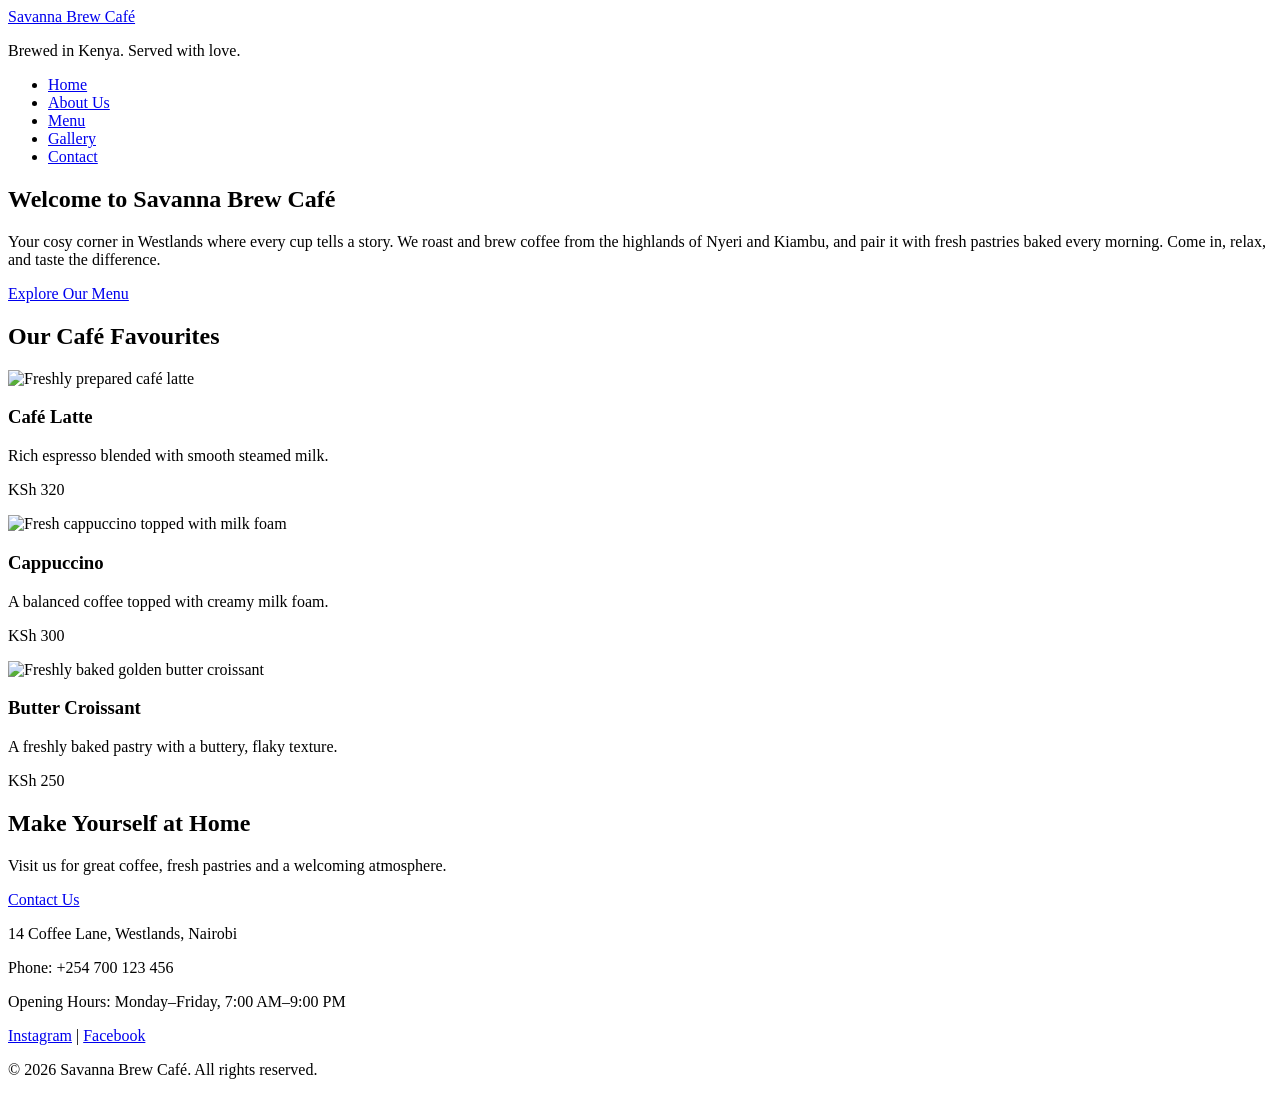
==== index.html @ 31799427 "Create index.html" ====
<!DOCTYPE html>
<html lang="en">
<head>
    <meta charset="UTF-8">
    <meta name="viewport" content="width=device-width, initial-scale=1.0">
    <meta name="description" content="Welcome to Savanna Brew Café in Westlands, Nairobi. Enjoy freshly brewed Kenyan coffee and delicious pastries.">
    <title>Home | Savanna Brew Café</title>
    <link rel="stylesheet" href="css/style.css">
</head>

<body>

    <header>
        <div class="logo">
            <a href="index.html">Savanna Brew Café</a>
            <p>Brewed in Kenya. Served with love.</p>
        </div>

        <nav>
            <ul>
                <li><a href="index.html" class="active">Home</a></li>
                <li><a href="about.html">About Us</a></li>
                <li><a href="menu.html">Menu</a></li>
                <li><a href="gallery.html">Gallery</a></li>
                <li><a href="contact.html">Contact</a></li>
            </ul>
        </nav>
    </header>

    <main>

        <section class="hero">
            <div class="hero-content">
                <h1>Welcome to Savanna Brew Café</h1>

                <p>
                    Your cosy corner in Westlands where every cup tells a story.
                    We roast and brew coffee from the highlands of Nyeri and
                    Kiambu, and pair it with fresh pastries baked every morning.
                    Come in, relax, and taste the difference.
                </p>

                <a href="menu.html" class="btn">Explore Our Menu</a>
            </div>
        </section>

        <section class="featured">
            <h2>Our Café Favourites</h2>

            <div class="featured-container">

                <article class="featured-card">
                    <img src="images/latte.jpg"
                         alt="Freshly prepared café latte">
                    <h3>Café Latte</h3>
                    <p>Rich espresso blended with smooth steamed milk.</p>
                    <p>KSh 320</p>
                </article>

                <article class="featured-card">
                    <img src="images/cappuccino.jpg"
                         alt="Fresh cappuccino topped with milk foam">
                    <h3>Cappuccino</h3>
                    <p>A balanced coffee topped with creamy milk foam.</p>
                    <p>KSh 300</p>
                </article>

                <article class="featured-card">
                    <img src="images/croissant.jpg"
                         alt="Freshly baked golden butter croissant">
                    <h3>Butter Croissant</h3>
                    <p>A freshly baked pastry with a buttery, flaky texture.</p>
                    <p>KSh 250</p>
                </article>

            </div>
        </section>

        <section class="reservation">
            <h2>Make Yourself at Home</h2>
            <p>Visit us for great coffee, fresh pastries and a welcoming atmosphere.</p>
            <a href="contact.html" class="btn">Contact Us</a>
        </section>

    </main>

    <footer>
        <p>14 Coffee Lane, Westlands, Nairobi</p>
        <p>Phone: +254 700 123 456</p>
        <p>Opening Hours: Monday–Friday, 7:00 AM–9:00 PM</p>

        <p>
            <a href="https://www.instagram.com/" target="_blank"
               rel="noopener noreferrer">Instagram</a> |
            <a href="https://www.facebook.com/" target="_blank"
               rel="noopener noreferrer">Facebook</a>
        </p>

        <p>&copy; 2026 Savanna Brew Café. All rights reserved.</p>
    </footer>

</body>
</html>
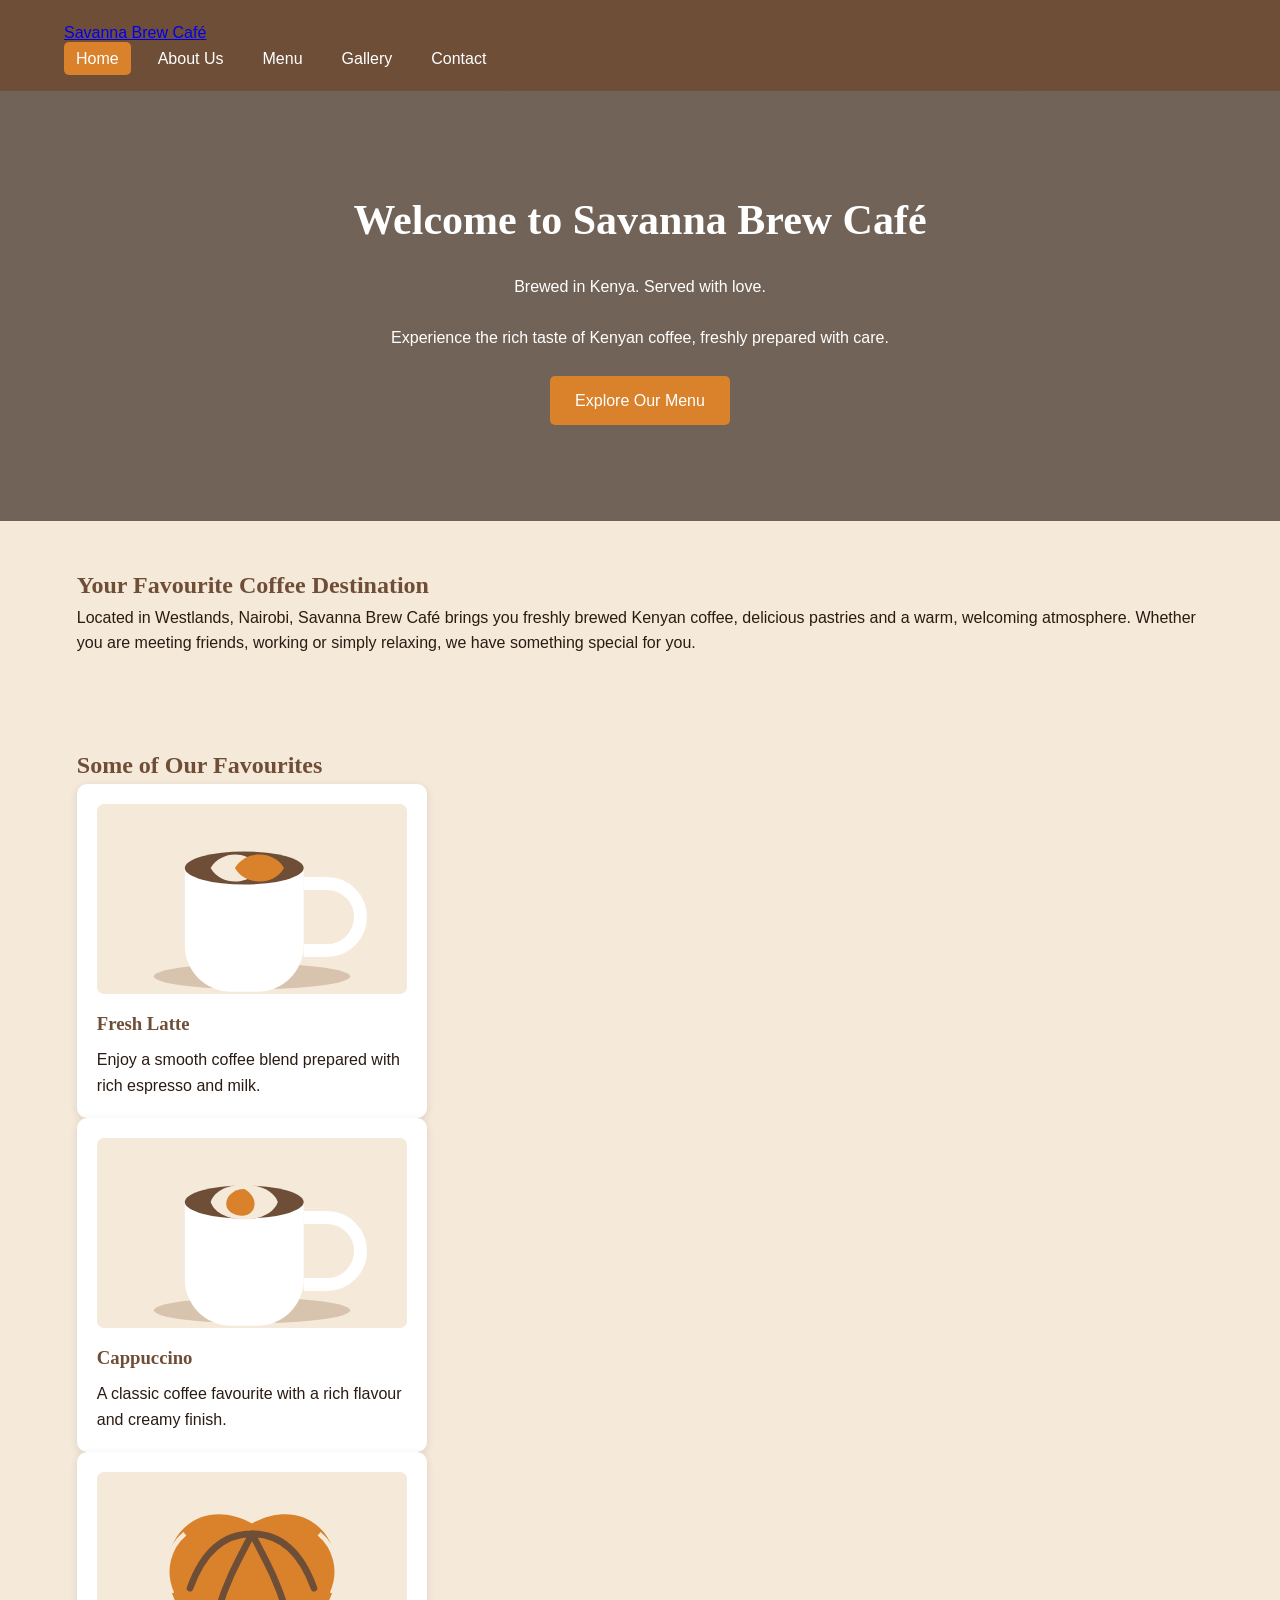
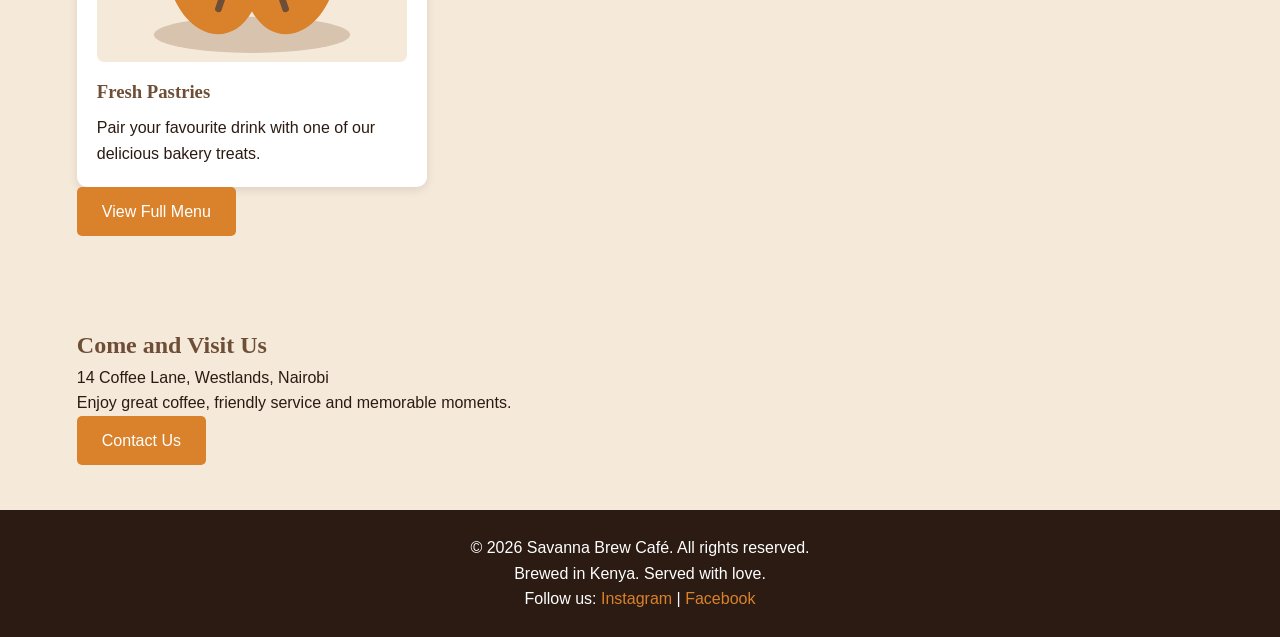
==== commit 8e08d0f5: "Update index.html" ====
--- a/index.html
+++ b/index.html
@@ -3,100 +3,95 @@
 <head>
     <meta charset="UTF-8">
     <meta name="viewport" content="width=device-width, initial-scale=1.0">
-    <meta name="description" content="Welcome to Savanna Brew Café in Westlands, Nairobi. Enjoy freshly brewed Kenyan coffee and delicious pastries.">
+    <meta name="description" content="Welcome to Savanna Brew Café, where Kenyan coffee meets warmth and quality.">
     <title>Home | Savanna Brew Café</title>
     <link rel="stylesheet" href="css/style.css">
 </head>
-
 <body>
 
-    <header>
-        <div class="logo">
-            <a href="index.html">Savanna Brew Café</a>
-            <p>Brewed in Kenya. Served with love.</p>
+    <header class="site-header">
+        <div class="container">
+            <a href="index.html" class="logo">Savanna Brew Café</a>
+
+            <nav class="main-nav" aria-label="Main navigation">
+                <ul>
+                    <li><a href="index.html" class="active">Home</a></li>
+                    <li><a href="about.html">About Us</a></li>
+                    <li><a href="menu.html">Menu</a></li>
+                    <li><a href="gallery.html">Gallery</a></li>
+                    <li><a href="contact.html">Contact</a></li>
+                </ul>
+            </nav>
         </div>
-
-        <nav>
-            <ul>
-                <li><a href="index.html" class="active">Home</a></li>
-                <li><a href="about.html">About Us</a></li>
-                <li><a href="menu.html">Menu</a></li>
-                <li><a href="gallery.html">Gallery</a></li>
-                <li><a href="contact.html">Contact</a></li>
-            </ul>
-        </nav>
     </header>
 
     <main>
-
         <section class="hero">
-            <div class="hero-content">
+            <div class="container hero-content">
                 <h1>Welcome to Savanna Brew Café</h1>
-
-                <p>
-                    Your cosy corner in Westlands where every cup tells a story.
-                    We roast and brew coffee from the highlands of Nyeri and
-                    Kiambu, and pair it with fresh pastries baked every morning.
-                    Come in, relax, and taste the difference.
-                </p>
-
+                <p>Brewed in Kenya. Served with love.</p>
+                <p>Experience the rich taste of Kenyan coffee, freshly prepared with care.</p>
                 <a href="menu.html" class="btn">Explore Our Menu</a>
             </div>
         </section>
 
-        <section class="featured">
-            <h2>Our Café Favourites</h2>
+        <section class="intro-section container">
+            <h2>Your Favourite Coffee Destination</h2>
+            <p>
+                Located in Westlands, Nairobi, Savanna Brew Café brings you
+                freshly brewed Kenyan coffee, delicious pastries and a warm,
+                welcoming atmosphere. Whether you are meeting friends,
+                working or simply relaxing, we have something special for you.
+            </p>
+        </section>
 
-            <div class="featured-container">
+        <section class="featured-section container">
+            <h2>Some of Our Favourites</h2>
 
+            <div class="featured-cards">
                 <article class="featured-card">
-                    <img src="images/latte.jpg"
-                         alt="Freshly prepared café latte">
-                    <h3>Café Latte</h3>
-                    <p>Rich espresso blended with smooth steamed milk.</p>
-                    <p>KSh 320</p>
+                    <img src="images/latte.svg" alt="Illustration of a freshly prepared latte">
+                    <h3>Fresh Latte</h3>
+                    <p>Enjoy a smooth coffee blend prepared with rich espresso and milk.</p>
                 </article>
 
                 <article class="featured-card">
-                    <img src="images/cappuccino.jpg"
-                         alt="Fresh cappuccino topped with milk foam">
+                    <img src="images/cappuccino.svg" alt="Illustration of a cappuccino">
                     <h3>Cappuccino</h3>
-                    <p>A balanced coffee topped with creamy milk foam.</p>
-                    <p>KSh 300</p>
+                    <p>A classic coffee favourite with a rich flavour and creamy finish.</p>
                 </article>
 
                 <article class="featured-card">
-                    <img src="images/croissant.jpg"
-                         alt="Freshly baked golden butter croissant">
-                    <h3>Butter Croissant</h3>
-                    <p>A freshly baked pastry with a buttery, flaky texture.</p>
-                    <p>KSh 250</p>
+                    <img src="images/croissant.svg" alt="Illustration of a freshly baked croissant">
+                    <h3>Fresh Pastries</h3>
+                    <p>Pair your favourite drink with one of our delicious bakery treats.</p>
                 </article>
+            </div>
 
+            <a href="menu.html" class="btn">View Full Menu</a>
+        </section>
+
+        <section class="visit-section">
+            <div class="container">
+                <h2>Come and Visit Us</h2>
+                <p>14 Coffee Lane, Westlands, Nairobi</p>
+                <p>Enjoy great coffee, friendly service and memorable moments.</p>
+                <a href="contact.html" class="btn">Contact Us</a>
             </div>
         </section>
-
-        <section class="reservation">
-            <h2>Make Yourself at Home</h2>
-            <p>Visit us for great coffee, fresh pastries and a welcoming atmosphere.</p>
-            <a href="contact.html" class="btn">Contact Us</a>
-        </section>
-
     </main>
 
-    <footer>
-        <p>14 Coffee Lane, Westlands, Nairobi</p>
-        <p>Phone: +254 700 123 456</p>
-        <p>Opening Hours: Monday–Friday, 7:00 AM–9:00 PM</p>
-
-        <p>
-            <a href="https://www.instagram.com/" target="_blank"
-               rel="noopener noreferrer">Instagram</a> |
-            <a href="https://www.facebook.com/" target="_blank"
-               rel="noopener noreferrer">Facebook</a>
-        </p>
-
-        <p>&copy; 2026 Savanna Brew Café. All rights reserved.</p>
+    <footer class="site-footer">
+        <div class="container">
+            <p>&copy; 2026 Savanna Brew Café. All rights reserved.</p>
+            <p>Brewed in Kenya. Served with love.</p>
+            <p>
+                Follow us:
+                <a href="https://www.instagram.com/" target="_blank" rel="noopener noreferrer">Instagram</a>
+                |
+                <a href="https://www.facebook.com/" target="_blank" rel="noopener noreferrer">Facebook</a>
+            </p>
+        </div>
     </footer>
 
 </body>
--- a/css/style.css
+++ b/css/style.css
@@ -0,0 +1,578 @@
+/* =========================================
+   SAVANNA BREW CAFE WEBSITE
+   Complete External CSS Stylesheet
+========================================= */
+
+/* 1. CSS Variables */
+:root {
+    --coffee-brown: #6F4E37;
+    --cream: #F5E9DA;
+    --accent-orange: #D9822B;
+    --dark-text: #2B1B12;
+    --white: #FFFFFF;
+}
+
+/* 2. General Styling */
+* {
+    margin: 0;
+    padding: 0;
+    box-sizing: border-box;
+}
+
+html {
+    scroll-behavior: smooth;
+}
+
+body {
+    font-family: Arial, sans-serif;
+    font-size: 16px;
+    line-height: 1.6;
+    color: var(--dark-text);
+    background-color: var(--cream);
+}
+
+h1, h2, h3 {
+    font-family: Georgia, serif;
+}
+
+h1, h2 {
+    color: var(--coffee-brown);
+}
+
+img {
+    max-width: 100%;
+    display: block;
+}
+
+section {
+    padding: 45px 6%;
+}
+
+/* 3. Website Header */
+header {
+    background-color: var(--coffee-brown);
+    color: var(--white);
+    padding: 20px 5%;
+    display: flex;
+    justify-content: space-between;
+    align-items: center;
+    flex-wrap: wrap;
+}
+
+.logo a {
+    color: var(--white);
+    text-decoration: none;
+    font-family: Georgia, serif;
+    font-size: 26px;
+    font-weight: bold;
+}
+
+.logo p {
+    color: var(--cream);
+    font-size: 14px;
+}
+
+/* 4. Navigation */
+nav ul {
+    list-style: none;
+    display: flex;
+    gap: 15px;
+    flex-wrap: wrap;
+}
+
+nav a {
+    color: var(--white);
+    text-decoration: none;
+    padding: 8px 12px;
+    border-radius: 5px;
+    transition: 0.3s ease;
+}
+
+nav a:hover,
+nav a:focus,
+nav a.active {
+    background-color: var(--accent-orange);
+    color: var(--white);
+}
+
+/* 5. Buttons */
+.btn {
+    display: inline-block;
+    background-color: var(--accent-orange);
+    color: var(--white);
+    padding: 12px 25px;
+    border: none;
+    border-radius: 5px;
+    text-decoration: none;
+    cursor: pointer;
+    transition: 0.3s ease;
+}
+
+.btn:hover,
+.btn:focus {
+    background-color: var(--coffee-brown);
+    transform: translateY(-2px);
+}
+
+/* 6. Home Page Hero */
+.hero {
+    min-height: 430px;
+    background:
+        linear-gradient(rgba(43, 27, 18, 0.65),
+        rgba(43, 27, 18, 0.65)),
+        url("../images/hero.jpg") center/cover no-repeat;
+    display: flex;
+    align-items: center;
+    justify-content: center;
+    text-align: center;
+    padding: 50px 8%;
+    color: var(--white);
+}
+
+.hero-content {
+    max-width: 750px;
+}
+
+.hero h1 {
+    color: var(--white);
+    font-size: 42px;
+    margin-bottom: 20px;
+}
+
+.hero p {
+    margin-bottom: 25px;
+}
+
+/* 7. Featured Products */
+.featured {
+    text-align: center;
+}
+
+.featured h2 {
+    margin-bottom: 30px;
+    font-size: 30px;
+}
+
+.featured-container {
+    display: flex;
+    gap: 25px;
+    justify-content: center;
+    flex-wrap: wrap;
+}
+
+.featured-card {
+    background-color: var(--white);
+    flex: 1 1 250px;
+    max-width: 350px;
+    padding: 20px;
+    border-radius: 10px;
+    box-shadow: 0 3px 10px rgba(0,0,0,0.1);
+    transition: 0.3s ease;
+}
+
+.featured-card:hover {
+    transform: translateY(-6px);
+}
+
+.featured-card img {
+    width: 100%;
+    height: 190px;
+    object-fit: cover;
+    border-radius: 7px;
+    margin-bottom: 15px;
+}
+
+.featured-card h3 {
+    color: var(--coffee-brown);
+    margin-bottom: 8px;
+}
+
+/* 8. Home Reservation Section */
+.reservation {
+    text-align: center;
+    background-color: var(--coffee-brown);
+    color: var(--white);
+}
+
+.reservation h2 {
+    color: var(--white);
+    margin-bottom: 12px;
+}
+
+.reservation p {
+    margin-bottom: 20px;
+}
+
+/* 9. About Us Page */
+.about-section > h1,
+.values-section > h2,
+.gallery-section > h1,
+.menu-section > h1,
+.contact-section > h1 {
+    text-align: center;
+    margin-bottom: 25px;
+}
+
+.about-container {
+    display: flex;
+    align-items: center;
+    gap: 35px;
+}
+
+.about-image,
+.about-text {
+    flex: 1;
+}
+
+.about-image img {
+    width: 100%;
+    height: 350px;
+    object-fit: cover;
+    border-radius: 12px;
+}
+
+.about-text h2 {
+    margin-bottom: 15px;
+}
+
+.about-text p {
+    margin-bottom: 15px;
+}
+
+.values-section {
+    background-color: var(--white);
+    text-align: center;
+}
+
+.values-container {
+    display: flex;
+    justify-content: center;
+    gap: 25px;
+    flex-wrap: wrap;
+}
+
+.value-card {
+    background-color: var(--cream);
+    flex: 1 1 220px;
+    padding: 25px;
+    border-radius: 10px;
+    transition: 0.3s ease;
+}
+
+.value-card:hover {
+    transform: translateY(-5px);
+}
+
+.value-card h3 {
+    color: var(--coffee-brown);
+    margin-bottom: 12px;
+}
+
+.about-quote {
+    text-align: center;
+}
+
+.about-quote blockquote {
+    max-width: 750px;
+    margin: auto;
+    padding: 20px;
+    border-left: 5px solid var(--accent-orange);
+    background-color: var(--white);
+    font-style: italic;
+    font-size: 18px;
+}
+
+/* 10. Menu Page */
+.menu-section > p {
+    text-align: center;
+    margin-bottom: 30px;
+}
+
+.menu-category {
+    padding: 20px 0;
+}
+
+.menu-category h2 {
+    margin-bottom: 15px;
+}
+
+.table-container {
+    width: 100%;
+    overflow-x: auto;
+    margin-bottom: 20px;
+}
+
+table {
+    width: 100%;
+    border-collapse: collapse;
+    background-color: var(--white);
+}
+
+th, td {
+    padding: 13px 15px;
+    text-align: left;
+    border-bottom: 1px solid #ddd;
+}
+
+thead {
+    background-color: var(--coffee-brown);
+    color: var(--white);
+}
+
+tbody tr:nth-child(even) {
+    background-color: #F1E4D5;
+}
+
+tbody tr:hover {
+    background-color: #E8D3BD;
+}
+
+.menu-category table td:last-child {
+    text-align: right;
+    font-weight: bold;
+}
+
+/* 11. Gallery Page */
+.gallery-section > p {
+    text-align: center;
+    margin-bottom: 30px;
+}
+
+.gallery-grid {
+    display: grid;
+    grid-template-columns: repeat(4, 1fr);
+    gap: 20px;
+}
+
+.gallery-grid figure {
+    background-color: var(--white);
+    border-radius: 9px;
+    overflow: hidden;
+    box-shadow: 0 3px 10px rgba(0,0,0,0.1);
+    transition: 0.3s ease;
+}
+
+.gallery-grid figure:hover {
+    transform: scale(1.03);
+}
+
+.gallery-grid img {
+    width: 100%;
+    height: 210px;
+    object-fit: cover;
+}
+
+.gallery-grid figcaption {
+    padding: 12px;
+    text-align: center;
+    font-weight: bold;
+    color: var(--coffee-brown);
+}
+
+/* 12. Contact Page */
+.contact-section > p {
+    text-align: center;
+    margin-bottom: 30px;
+}
+
+.contact-container {
+    display: grid;
+    grid-template-columns: 1fr 1fr;
+    gap: 35px;
+    align-items: start;
+}
+
+.contact-details,
+.reservation-form {
+    background-color: var(--white);
+    padding: 25px;
+    border-radius: 10px;
+}
+
+.contact-details h2,
+.reservation-form h2 {
+    margin-bottom: 18px;
+}
+
+.contact-details p {
+    margin-bottom: 12px;
+}
+
+.contact-details table td:last-child {
+    text-align: right;
+}
+
+/* 13. Social Media */
+.social-media {
+    display: flex;
+    flex-direction: column;
+    gap: 8px;
+    margin: 15px 0;
+}
+
+.social-media a {
+    color: var(--accent-orange);
+    text-decoration: none;
+    font-weight: bold;
+}
+
+.social-media a:hover,
+.social-media a:focus {
+    color: var(--coffee-brown);
+    text-decoration: underline;
+}
+
+/* 14. Reservation Form */
+fieldset {
+    border: 1px solid #D8C5B2;
+    border-radius: 8px;
+    padding: 20px;
+}
+
+legend {
+    color: var(--coffee-brown);
+    font-weight: bold;
+    padding: 0 8px;
+}
+
+.form-group {
+    margin-bottom: 18px;
+}
+
+.form-group > label,
+.form-group > p {
+    display: block;
+    font-weight: bold;
+    margin-bottom: 6px;
+}
+
+input:not([type="radio"]),
+select,
+textarea {
+    width: 100%;
+    padding: 11px;
+    border: 1px solid #B9A99A;
+    border-radius: 5px;
+    font-family: Arial, sans-serif;
+    font-size: 16px;
+}
+
+.form-group input[type="radio"] {
+    margin: 8px 5px 8px 0;
+}
+
+.form-group label:has(input[type="radio"]) {
+    display: inline-block;
+    margin-right: 12px;
+    font-weight: normal;
+}
+
+textarea {
+    resize: vertical;
+}
+
+input:focus,
+select:focus,
+textarea:focus {
+    outline: 2px solid var(--accent-orange);
+    border-color: var(--accent-orange);
+}
+
+/* 15. Website Footer */
+footer {
+    background-color: var(--dark-text);
+    color: var(--white);
+    text-align: center;
+    padding: 25px 15px;
+}
+
+footer a {
+    color: var(--accent-orange);
+    text-decoration: none;
+}
+
+footer a:hover,
+footer a:focus {
+    text-decoration: underline;
+}
+
+/* 16. Tablet Layout */
+@media screen and (max-width: 768px) {
+
+    header {
+        flex-direction: column;
+        text-align: center;
+        gap: 18px;
+    }
+
+    nav ul {
+        justify-content: center;
+        gap: 8px;
+    }
+
+    .hero {
+        min-height: 350px;
+    }
+
+    .hero h1 {
+        font-size: 30px;
+    }
+
+    .about-container {
+        flex-direction: column;
+    }
+
+    .about-image,
+    .about-text {
+        width: 100%;
+    }
+
+    .gallery-grid {
+        grid-template-columns: repeat(2, 1fr);
+    }
+
+    .contact-container {
+        grid-template-columns: 1fr;
+    }
+
+    .reservation-form {
+        order: 1;
+    }
+
+    .contact-details {
+        order: 2;
+    }
+}
+
+/* 17. Mobile Layout */
+@media screen and (max-width: 480px) {
+
+    nav ul {
+        flex-direction: column;
+        align-items: center;
+    }
+
+    .logo a {
+        font-size: 22px;
+    }
+
+    .hero h1 {
+        font-size: 26px;
+    }
+
+    .gallery-grid {
+        grid-template-columns: 1fr;
+    }
+
+    .gallery-grid img {
+        height: 230px;
+    }
+
+    th, td {
+        padding: 10px;
+    }
+
+    section {
+        padding: 30px 5%;
+    }
+}
